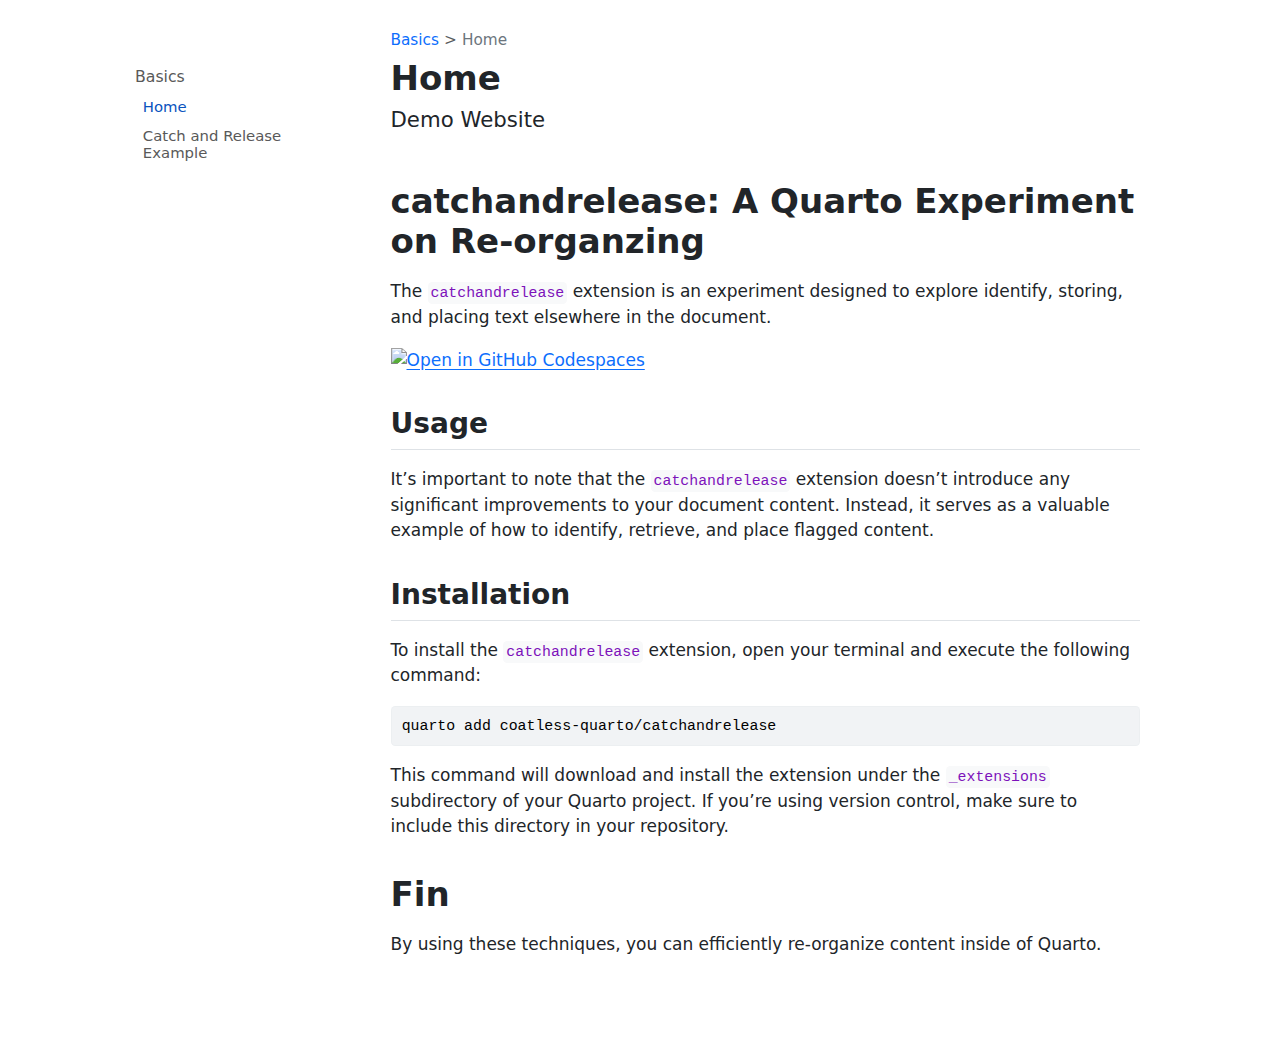
==== index.html @ 8f708530 "Built site for gh-pages" ====
<!DOCTYPE html>
<html xmlns="http://www.w3.org/1999/xhtml" lang="en" xml:lang="en"><head>

<meta charset="utf-8">
<meta name="generator" content="quarto-1.4.480">

<meta name="viewport" content="width=device-width, initial-scale=1.0, user-scalable=yes">


<title>Home</title>
<style>
code{white-space: pre-wrap;}
span.smallcaps{font-variant: small-caps;}
div.columns{display: flex; gap: min(4vw, 1.5em);}
div.column{flex: auto; overflow-x: auto;}
div.hanging-indent{margin-left: 1.5em; text-indent: -1.5em;}
ul.task-list{list-style: none;}
ul.task-list li input[type="checkbox"] {
  width: 0.8em;
  margin: 0 0.8em 0.2em -1em; /* quarto-specific, see https://github.com/quarto-dev/quarto-cli/issues/4556 */ 
  vertical-align: middle;
}
/* CSS for syntax highlighting */
pre > code.sourceCode { white-space: pre; position: relative; }
pre > code.sourceCode > span { line-height: 1.25; }
pre > code.sourceCode > span:empty { height: 1.2em; }
.sourceCode { overflow: visible; }
code.sourceCode > span { color: inherit; text-decoration: inherit; }
div.sourceCode { margin: 1em 0; }
pre.sourceCode { margin: 0; }
@media screen {
div.sourceCode { overflow: auto; }
}
@media print {
pre > code.sourceCode { white-space: pre-wrap; }
pre > code.sourceCode > span { text-indent: -5em; padding-left: 5em; }
}
pre.numberSource code
  { counter-reset: source-line 0; }
pre.numberSource code > span
  { position: relative; left: -4em; counter-increment: source-line; }
pre.numberSource code > span > a:first-child::before
  { content: counter(source-line);
    position: relative; left: -1em; text-align: right; vertical-align: baseline;
    border: none; display: inline-block;
    -webkit-touch-callout: none; -webkit-user-select: none;
    -khtml-user-select: none; -moz-user-select: none;
    -ms-user-select: none; user-select: none;
    padding: 0 4px; width: 4em;
  }
pre.numberSource { margin-left: 3em;  padding-left: 4px; }
div.sourceCode
  {   }
@media screen {
pre > code.sourceCode > span > a:first-child::before { text-decoration: underline; }
}
</style>


<script src="site_libs/quarto-nav/quarto-nav.js"></script>
<script src="site_libs/quarto-nav/headroom.min.js"></script>
<script src="site_libs/clipboard/clipboard.min.js"></script>
<script src="site_libs/quarto-search/autocomplete.umd.js"></script>
<script src="site_libs/quarto-search/fuse.min.js"></script>
<script src="site_libs/quarto-search/quarto-search.js"></script>
<meta name="quarto:offset" content="./">
<script src="site_libs/quarto-html/quarto.js"></script>
<script src="site_libs/quarto-html/popper.min.js"></script>
<script src="site_libs/quarto-html/tippy.umd.min.js"></script>
<script src="site_libs/quarto-html/anchor.min.js"></script>
<link href="site_libs/quarto-html/tippy.css" rel="stylesheet">
<link href="site_libs/quarto-html/quarto-syntax-highlighting.css" rel="stylesheet" id="quarto-text-highlighting-styles">
<script src="site_libs/bootstrap/bootstrap.min.js"></script>
<link href="site_libs/bootstrap/bootstrap-icons.css" rel="stylesheet">
<link href="site_libs/bootstrap/bootstrap.min.css" rel="stylesheet" id="quarto-bootstrap" data-mode="light">
<script id="quarto-search-options" type="application/json">{
  "location": "sidebar",
  "copy-button": false,
  "collapse-after": 3,
  "panel-placement": "start",
  "type": "textbox",
  "limit": 50,
  "keyboard-shortcut": [
    "f",
    "/",
    "s"
  ],
  "show-item-context": false,
  "language": {
    "search-no-results-text": "No results",
    "search-matching-documents-text": "matching documents",
    "search-copy-link-title": "Copy link to search",
    "search-hide-matches-text": "Hide additional matches",
    "search-more-match-text": "more match in this document",
    "search-more-matches-text": "more matches in this document",
    "search-clear-button-title": "Clear",
    "search-detached-cancel-button-title": "Cancel",
    "search-submit-button-title": "Submit",
    "search-label": "Search"
  }
}</script>


</head>

<body class="nav-sidebar floating fullcontent">

<div id="quarto-search-results"></div>
  <header id="quarto-header" class="headroom fixed-top">
  <nav class="quarto-secondary-nav">
    <div class="container-fluid d-flex">
      <button type="button" class="quarto-btn-toggle btn" data-bs-toggle="collapse" data-bs-target=".quarto-sidebar-collapse-item" aria-controls="quarto-sidebar" aria-expanded="false" aria-label="Toggle sidebar navigation" onclick="if (window.quartoToggleHeadroom) { window.quartoToggleHeadroom(); }">
        <i class="bi bi-layout-text-sidebar-reverse"></i>
      </button>
        <nav class="quarto-page-breadcrumbs" aria-label="breadcrumb"><ol class="breadcrumb"><li class="breadcrumb-item"><a href="./index.html">Basics</a></li><li class="breadcrumb-item"><a href="./index.html">Home</a></li></ol></nav>
        <a class="flex-grow-1" role="button" data-bs-toggle="collapse" data-bs-target=".quarto-sidebar-collapse-item" aria-controls="quarto-sidebar" aria-expanded="false" aria-label="Toggle sidebar navigation" onclick="if (window.quartoToggleHeadroom) { window.quartoToggleHeadroom(); }">      
        </a>
      <button type="button" class="btn quarto-search-button" aria-label="" onclick="window.quartoOpenSearch();">
        <i class="bi bi-search"></i>
      </button>
    </div>
  </nav>
</header>
<!-- content -->
<div id="quarto-content" class="quarto-container page-columns page-rows-contents page-layout-article">
<!-- sidebar -->
  <nav id="quarto-sidebar" class="sidebar collapse collapse-horizontal quarto-sidebar-collapse-item sidebar-navigation floating overflow-auto">
        <div class="mt-2 flex-shrink-0 align-items-center">
        <div class="sidebar-search">
        <div id="quarto-search" class="" title="Search"></div>
        </div>
        </div>
    <div class="sidebar-menu-container"> 
    <ul class="list-unstyled mt-1">
        <li class="sidebar-item sidebar-item-section">
      <div class="sidebar-item-container"> 
            <a class="sidebar-item-text sidebar-link text-start" data-bs-toggle="collapse" data-bs-target="#quarto-sidebar-section-1" aria-expanded="true">
 <span class="menu-text">Basics</span></a>
          <a class="sidebar-item-toggle text-start" data-bs-toggle="collapse" data-bs-target="#quarto-sidebar-section-1" aria-expanded="true" aria-label="Toggle section">
            <i class="bi bi-chevron-right ms-2"></i>
          </a> 
      </div>
      <ul id="quarto-sidebar-section-1" class="collapse list-unstyled sidebar-section depth1 show">  
          <li class="sidebar-item">
  <div class="sidebar-item-container"> 
  <a href="./index.html" class="sidebar-item-text sidebar-link active">
 <span class="menu-text">Home</span></a>
  </div>
</li>
          <li class="sidebar-item">
  <div class="sidebar-item-container"> 
  <a href="./example.html" class="sidebar-item-text sidebar-link">
 <span class="menu-text">Catch and Release Example</span></a>
  </div>
</li>
      </ul>
  </li>
    </ul>
    </div>
</nav>
<div id="quarto-sidebar-glass" class="quarto-sidebar-collapse-item" data-bs-toggle="collapse" data-bs-target=".quarto-sidebar-collapse-item"></div>
<!-- margin-sidebar -->
    
<!-- main -->
<main class="content" id="quarto-document-content">

<header id="title-block-header" class="quarto-title-block default"><nav class="quarto-page-breadcrumbs quarto-title-breadcrumbs d-none d-lg-block" aria-label="breadcrumb"><ol class="breadcrumb"><li class="breadcrumb-item"><a href="./index.html">Basics</a></li><li class="breadcrumb-item"><a href="./index.html">Home</a></li></ol></nav>
<div class="quarto-title">
<h1 class="title">Home</h1>
<p class="subtitle lead">Demo Website</p>
</div>



<div class="quarto-title-meta">

    
  
    
  </div>
  


</header>


<section id="catchandrelease-a-quarto-experiment-on-re-organzing" class="level1">
<h1>catchandrelease: A Quarto Experiment on Re-organzing</h1>
<p>The <code>catchandrelease</code> extension is an experiment designed to explore identify, storing, and placing text elsewhere in the document.</p>
<p><a href="https://codespaces.new/coatless-quarto/catchandrelease"><img src="https://github.com/codespaces/badge.svg" class="img-fluid" alt="Open in GitHub Codespaces"></a></p>
<section id="usage" class="level2">
<h2 class="anchored" data-anchor-id="usage">Usage</h2>
<p>It’s important to note that the <code>catchandrelease</code> extension doesn’t introduce any significant improvements to your document content. Instead, it serves as a valuable example of how to identify, retrieve, and place flagged content.</p>
</section>
<section id="installation" class="level2">
<h2 class="anchored" data-anchor-id="installation">Installation</h2>
<p>To install the <code>catchandrelease</code> extension, open your terminal and execute the following command:</p>
<div class="sourceCode" id="cb1"><pre class="sourceCode bash code-with-copy"><code class="sourceCode bash"><span id="cb1-1"><a href="#cb1-1" aria-hidden="true" tabindex="-1"></a><span class="ex">quarto</span> add coatless-quarto/catchandrelease</span></code><button title="Copy to Clipboard" class="code-copy-button"><i class="bi"></i></button></pre></div>
<p>This command will download and install the extension under the <code>_extensions</code> subdirectory of your Quarto project. If you’re using version control, make sure to include this directory in your repository.</p>
</section>
</section>
<section id="fin" class="level1">
<h1>Fin</h1>
<p>By using these techniques, you can efficiently re-organize content inside of Quarto.</p>


</section>

</main> <!-- /main -->
<script id="quarto-html-after-body" type="application/javascript">
window.document.addEventListener("DOMContentLoaded", function (event) {
  const toggleBodyColorMode = (bsSheetEl) => {
    const mode = bsSheetEl.getAttribute("data-mode");
    const bodyEl = window.document.querySelector("body");
    if (mode === "dark") {
      bodyEl.classList.add("quarto-dark");
      bodyEl.classList.remove("quarto-light");
    } else {
      bodyEl.classList.add("quarto-light");
      bodyEl.classList.remove("quarto-dark");
    }
  }
  const toggleBodyColorPrimary = () => {
    const bsSheetEl = window.document.querySelector("link#quarto-bootstrap");
    if (bsSheetEl) {
      toggleBodyColorMode(bsSheetEl);
    }
  }
  toggleBodyColorPrimary();  
  const icon = "";
  const anchorJS = new window.AnchorJS();
  anchorJS.options = {
    placement: 'right',
    icon: icon
  };
  anchorJS.add('.anchored');
  const isCodeAnnotation = (el) => {
    for (const clz of el.classList) {
      if (clz.startsWith('code-annotation-')) {                     
        return true;
      }
    }
    return false;
  }
  const clipboard = new window.ClipboardJS('.code-copy-button', {
    text: function(trigger) {
      const codeEl = trigger.previousElementSibling.cloneNode(true);
      for (const childEl of codeEl.children) {
        if (isCodeAnnotation(childEl)) {
          childEl.remove();
        }
      }
      return codeEl.innerText;
    }
  });
  clipboard.on('success', function(e) {
    // button target
    const button = e.trigger;
    // don't keep focus
    button.blur();
    // flash "checked"
    button.classList.add('code-copy-button-checked');
    var currentTitle = button.getAttribute("title");
    button.setAttribute("title", "Copied!");
    let tooltip;
    if (window.bootstrap) {
      button.setAttribute("data-bs-toggle", "tooltip");
      button.setAttribute("data-bs-placement", "left");
      button.setAttribute("data-bs-title", "Copied!");
      tooltip = new bootstrap.Tooltip(button, 
        { trigger: "manual", 
          customClass: "code-copy-button-tooltip",
          offset: [0, -8]});
      tooltip.show();    
    }
    setTimeout(function() {
      if (tooltip) {
        tooltip.hide();
        button.removeAttribute("data-bs-title");
        button.removeAttribute("data-bs-toggle");
        button.removeAttribute("data-bs-placement");
      }
      button.setAttribute("title", currentTitle);
      button.classList.remove('code-copy-button-checked');
    }, 1000);
    // clear code selection
    e.clearSelection();
  });
  function tippyHover(el, contentFn, onTriggerFn, onUntriggerFn) {
    const config = {
      allowHTML: true,
      maxWidth: 500,
      delay: 100,
      arrow: false,
      appendTo: function(el) {
          return el.parentElement;
      },
      interactive: true,
      interactiveBorder: 10,
      theme: 'quarto',
      placement: 'bottom-start',
    };
    if (contentFn) {
      config.content = contentFn;
    }
    if (onTriggerFn) {
      config.onTrigger = onTriggerFn;
    }
    if (onUntriggerFn) {
      config.onUntrigger = onUntriggerFn;
    }
    window.tippy(el, config); 
  }
  const noterefs = window.document.querySelectorAll('a[role="doc-noteref"]');
  for (var i=0; i<noterefs.length; i++) {
    const ref = noterefs[i];
    tippyHover(ref, function() {
      // use id or data attribute instead here
      let href = ref.getAttribute('data-footnote-href') || ref.getAttribute('href');
      try { href = new URL(href).hash; } catch {}
      const id = href.replace(/^#\/?/, "");
      const note = window.document.getElementById(id);
      return note.innerHTML;
    });
  }
  const xrefs = window.document.querySelectorAll('a.quarto-xref');
  const processXRef = (id, note) => {
    // Strip column container classes
    const stripColumnClz = (el) => {
      el.classList.remove("page-full", "page-columns");
      if (el.children) {
        for (const child of el.children) {
          stripColumnClz(child);
        }
      }
    }
    stripColumnClz(note)
    const typesetMath = (el) => {
      if (window.MathJax) {
        // MathJax Typeset
        window.MathJax.typeset([el]);
      } else if (window.katex) {
        // KaTeX Render
        var mathElements = el.getElementsByClassName("math");
        var macros = [];
        for (var i = 0; i < mathElements.length; i++) {
          var texText = mathElements[i].firstChild;
          if (mathElements[i].tagName == "SPAN") {
            window.katex.render(texText.data, mathElements[i], {
              displayMode: mathElements[i].classList.contains('display'),
              throwOnError: false,
              macros: macros,
              fleqn: false
            });
          }
        }
      }
    }
    if (id === null || id.startsWith('sec-')) {
      // Special case sections, only their first couple elements
      const container = document.createElement("div");
      if (note.children && note.children.length > 2) {
        for (let i = 0; i < 2; i++) {
          container.appendChild(note.children[i].cloneNode(true));
        }
        typesetMath(container);
        return container.innerHTML
      } else {
        typesetMath(note);
        return note.innerHTML;
      }
    } else {
      // Remove any anchor links if they are present
      const anchorLink = note.querySelector('a.anchorjs-link');
      if (anchorLink) {
        anchorLink.remove();
      }
      typesetMath(note);
      return note.innerHTML;
    }
  }
  for (var i=0; i<xrefs.length; i++) {
    const xref = xrefs[i];
    tippyHover(xref, undefined, function(instance) {
      instance.disable();
      let url = xref.getAttribute('href');
      let hash = undefined; 
      if (url.startsWith('#')) {
        hash = url;
      } else {
        try { hash = new URL(url).hash; } catch {}
      }
      if (hash) {
        const id = hash.replace(/^#\/?/, "");
        const note = window.document.getElementById(id);
        if (note !== null) {
          try {
            const html = processXRef(id, note.cloneNode(true));
            instance.setContent(html);
          } finally {
            instance.enable();
            instance.show();
          }
        } else {
          // See if we can fetch this
          fetch(url.split('#')[0])
          .then(res => res.text())
          .then(html => {
            const parser = new DOMParser();
            const htmlDoc = parser.parseFromString(html, "text/html");
            const note = htmlDoc.getElementById(id);
            if (note !== null) {
              const html = processXRef(id, note);
              instance.setContent(html);
            } 
          }).finally(() => {
            instance.enable();
            instance.show();
          });
        }
      } else {
        // See if we can fetch a full url (with no hash to target)
        // This is a special case and we should probably do some content thinning / targeting
        fetch(url)
        .then(res => res.text())
        .then(html => {
          const parser = new DOMParser();
          const htmlDoc = parser.parseFromString(html, "text/html");
          const note = htmlDoc.querySelector('main.content');
          if (note !== null) {
            // This should only happen for chapter cross references
            // (since there is no id in the URL)
            // remove the first header
            if (note.children.length > 0 && note.children[0].tagName === "HEADER") {
              note.children[0].remove();
            }
            const html = processXRef(null, note);
            instance.setContent(html);
          } 
        }).finally(() => {
          instance.enable();
          instance.show();
        });
      }
    }, function(instance) {
    });
  }
      let selectedAnnoteEl;
      const selectorForAnnotation = ( cell, annotation) => {
        let cellAttr = 'data-code-cell="' + cell + '"';
        let lineAttr = 'data-code-annotation="' +  annotation + '"';
        const selector = 'span[' + cellAttr + '][' + lineAttr + ']';
        return selector;
      }
      const selectCodeLines = (annoteEl) => {
        const doc = window.document;
        const targetCell = annoteEl.getAttribute("data-target-cell");
        const targetAnnotation = annoteEl.getAttribute("data-target-annotation");
        const annoteSpan = window.document.querySelector(selectorForAnnotation(targetCell, targetAnnotation));
        const lines = annoteSpan.getAttribute("data-code-lines").split(",");
        const lineIds = lines.map((line) => {
          return targetCell + "-" + line;
        })
        let top = null;
        let height = null;
        let parent = null;
        if (lineIds.length > 0) {
            //compute the position of the single el (top and bottom and make a div)
            const el = window.document.getElementById(lineIds[0]);
            top = el.offsetTop;
            height = el.offsetHeight;
            parent = el.parentElement.parentElement;
          if (lineIds.length > 1) {
            const lastEl = window.document.getElementById(lineIds[lineIds.length - 1]);
            const bottom = lastEl.offsetTop + lastEl.offsetHeight;
            height = bottom - top;
          }
          if (top !== null && height !== null && parent !== null) {
            // cook up a div (if necessary) and position it 
            let div = window.document.getElementById("code-annotation-line-highlight");
            if (div === null) {
              div = window.document.createElement("div");
              div.setAttribute("id", "code-annotation-line-highlight");
              div.style.position = 'absolute';
              parent.appendChild(div);
            }
            div.style.top = top - 2 + "px";
            div.style.height = height + 4 + "px";
            div.style.left = 0;
            let gutterDiv = window.document.getElementById("code-annotation-line-highlight-gutter");
            if (gutterDiv === null) {
              gutterDiv = window.document.createElement("div");
              gutterDiv.setAttribute("id", "code-annotation-line-highlight-gutter");
              gutterDiv.style.position = 'absolute';
              const codeCell = window.document.getElementById(targetCell);
              const gutter = codeCell.querySelector('.code-annotation-gutter');
              gutter.appendChild(gutterDiv);
            }
            gutterDiv.style.top = top - 2 + "px";
            gutterDiv.style.height = height + 4 + "px";
          }
          selectedAnnoteEl = annoteEl;
        }
      };
      const unselectCodeLines = () => {
        const elementsIds = ["code-annotation-line-highlight", "code-annotation-line-highlight-gutter"];
        elementsIds.forEach((elId) => {
          const div = window.document.getElementById(elId);
          if (div) {
            div.remove();
          }
        });
        selectedAnnoteEl = undefined;
      };
        // Handle positioning of the toggle
    window.addEventListener(
      "resize",
      throttle(() => {
        elRect = undefined;
        if (selectedAnnoteEl) {
          selectCodeLines(selectedAnnoteEl);
        }
      }, 10)
    );
    function throttle(fn, ms) {
    let throttle = false;
    let timer;
      return (...args) => {
        if(!throttle) { // first call gets through
            fn.apply(this, args);
            throttle = true;
        } else { // all the others get throttled
            if(timer) clearTimeout(timer); // cancel #2
            timer = setTimeout(() => {
              fn.apply(this, args);
              timer = throttle = false;
            }, ms);
        }
      };
    }
      // Attach click handler to the DT
      const annoteDls = window.document.querySelectorAll('dt[data-target-cell]');
      for (const annoteDlNode of annoteDls) {
        annoteDlNode.addEventListener('click', (event) => {
          const clickedEl = event.target;
          if (clickedEl !== selectedAnnoteEl) {
            unselectCodeLines();
            const activeEl = window.document.querySelector('dt[data-target-cell].code-annotation-active');
            if (activeEl) {
              activeEl.classList.remove('code-annotation-active');
            }
            selectCodeLines(clickedEl);
            clickedEl.classList.add('code-annotation-active');
          } else {
            // Unselect the line
            unselectCodeLines();
            clickedEl.classList.remove('code-annotation-active');
          }
        });
      }
  const findCites = (el) => {
    const parentEl = el.parentElement;
    if (parentEl) {
      const cites = parentEl.dataset.cites;
      if (cites) {
        return {
          el,
          cites: cites.split(' ')
        };
      } else {
        return findCites(el.parentElement)
      }
    } else {
      return undefined;
    }
  };
  var bibliorefs = window.document.querySelectorAll('a[role="doc-biblioref"]');
  for (var i=0; i<bibliorefs.length; i++) {
    const ref = bibliorefs[i];
    const citeInfo = findCites(ref);
    if (citeInfo) {
      tippyHover(citeInfo.el, function() {
        var popup = window.document.createElement('div');
        citeInfo.cites.forEach(function(cite) {
          var citeDiv = window.document.createElement('div');
          citeDiv.classList.add('hanging-indent');
          citeDiv.classList.add('csl-entry');
          var biblioDiv = window.document.getElementById('ref-' + cite);
          if (biblioDiv) {
            citeDiv.innerHTML = biblioDiv.innerHTML;
          }
          popup.appendChild(citeDiv);
        });
        return popup.innerHTML;
      });
    }
  }
});
</script>
</div> <!-- /content -->




</body></html>
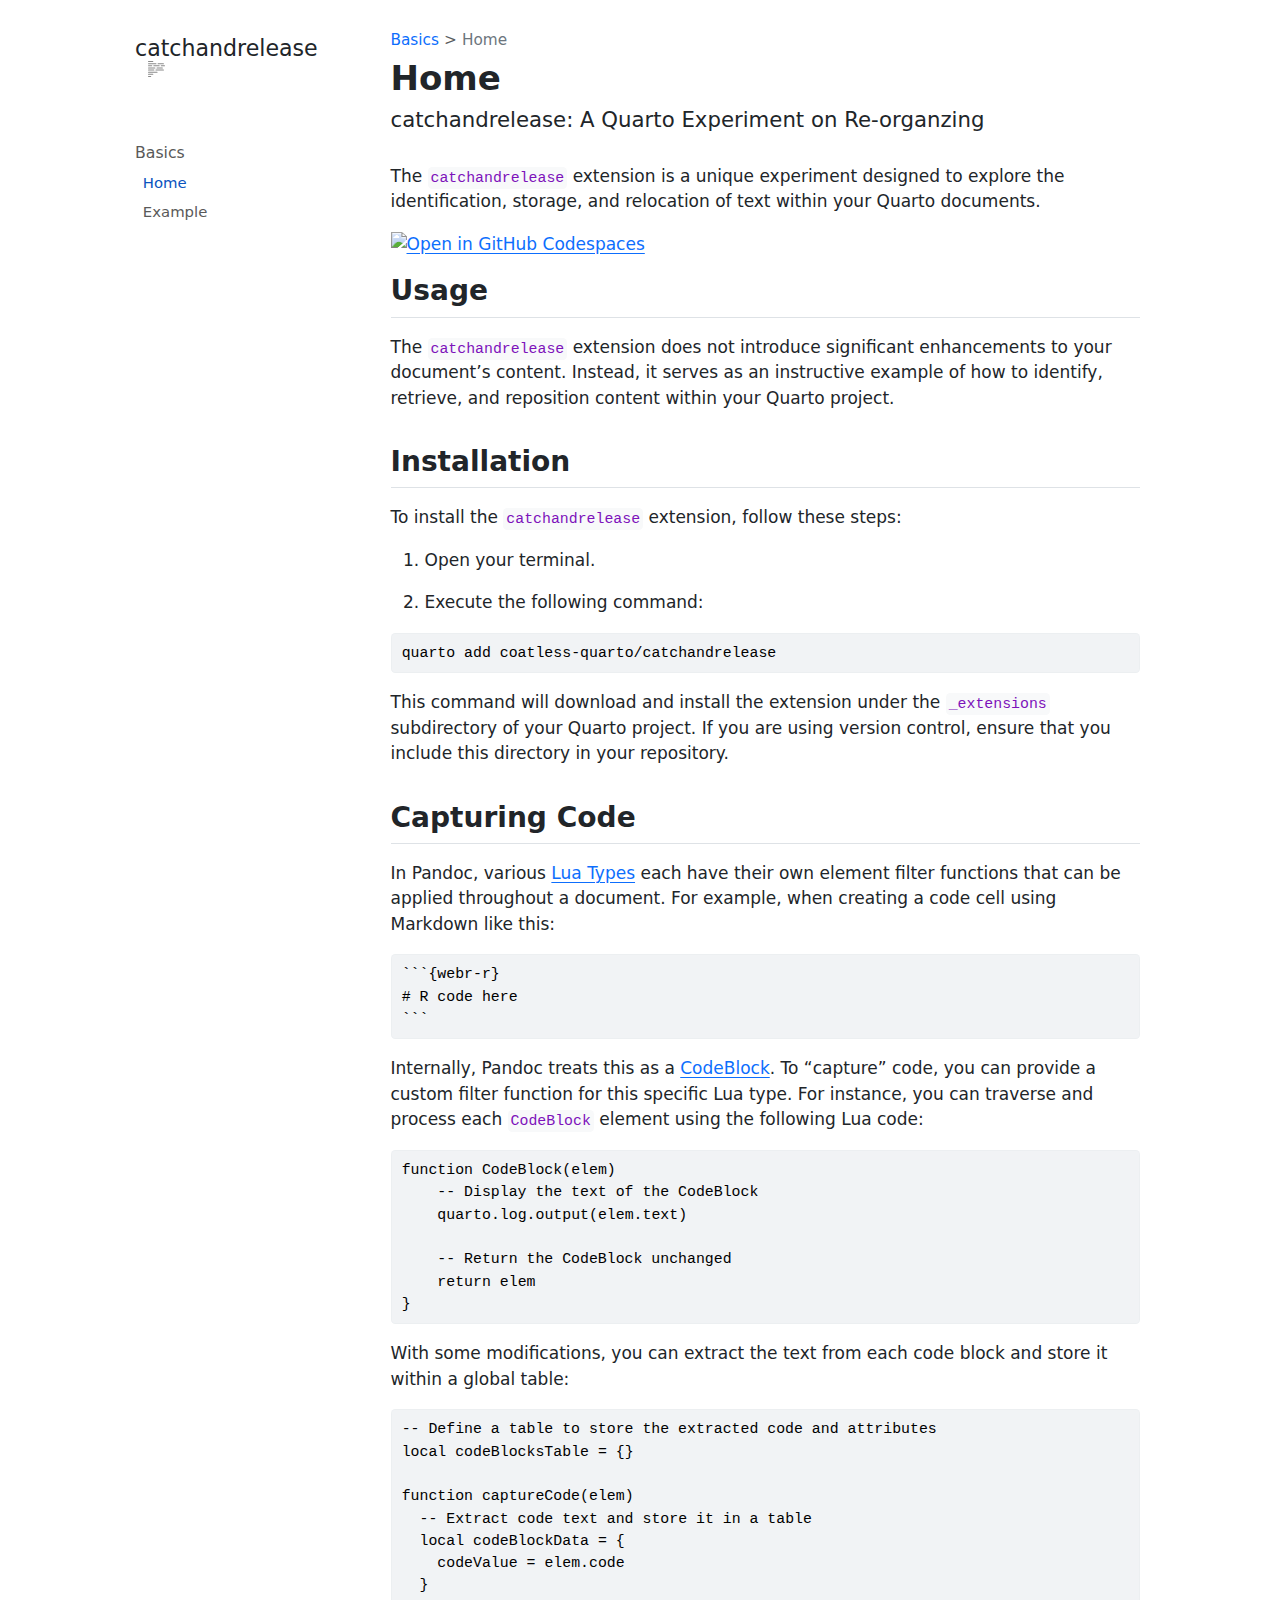
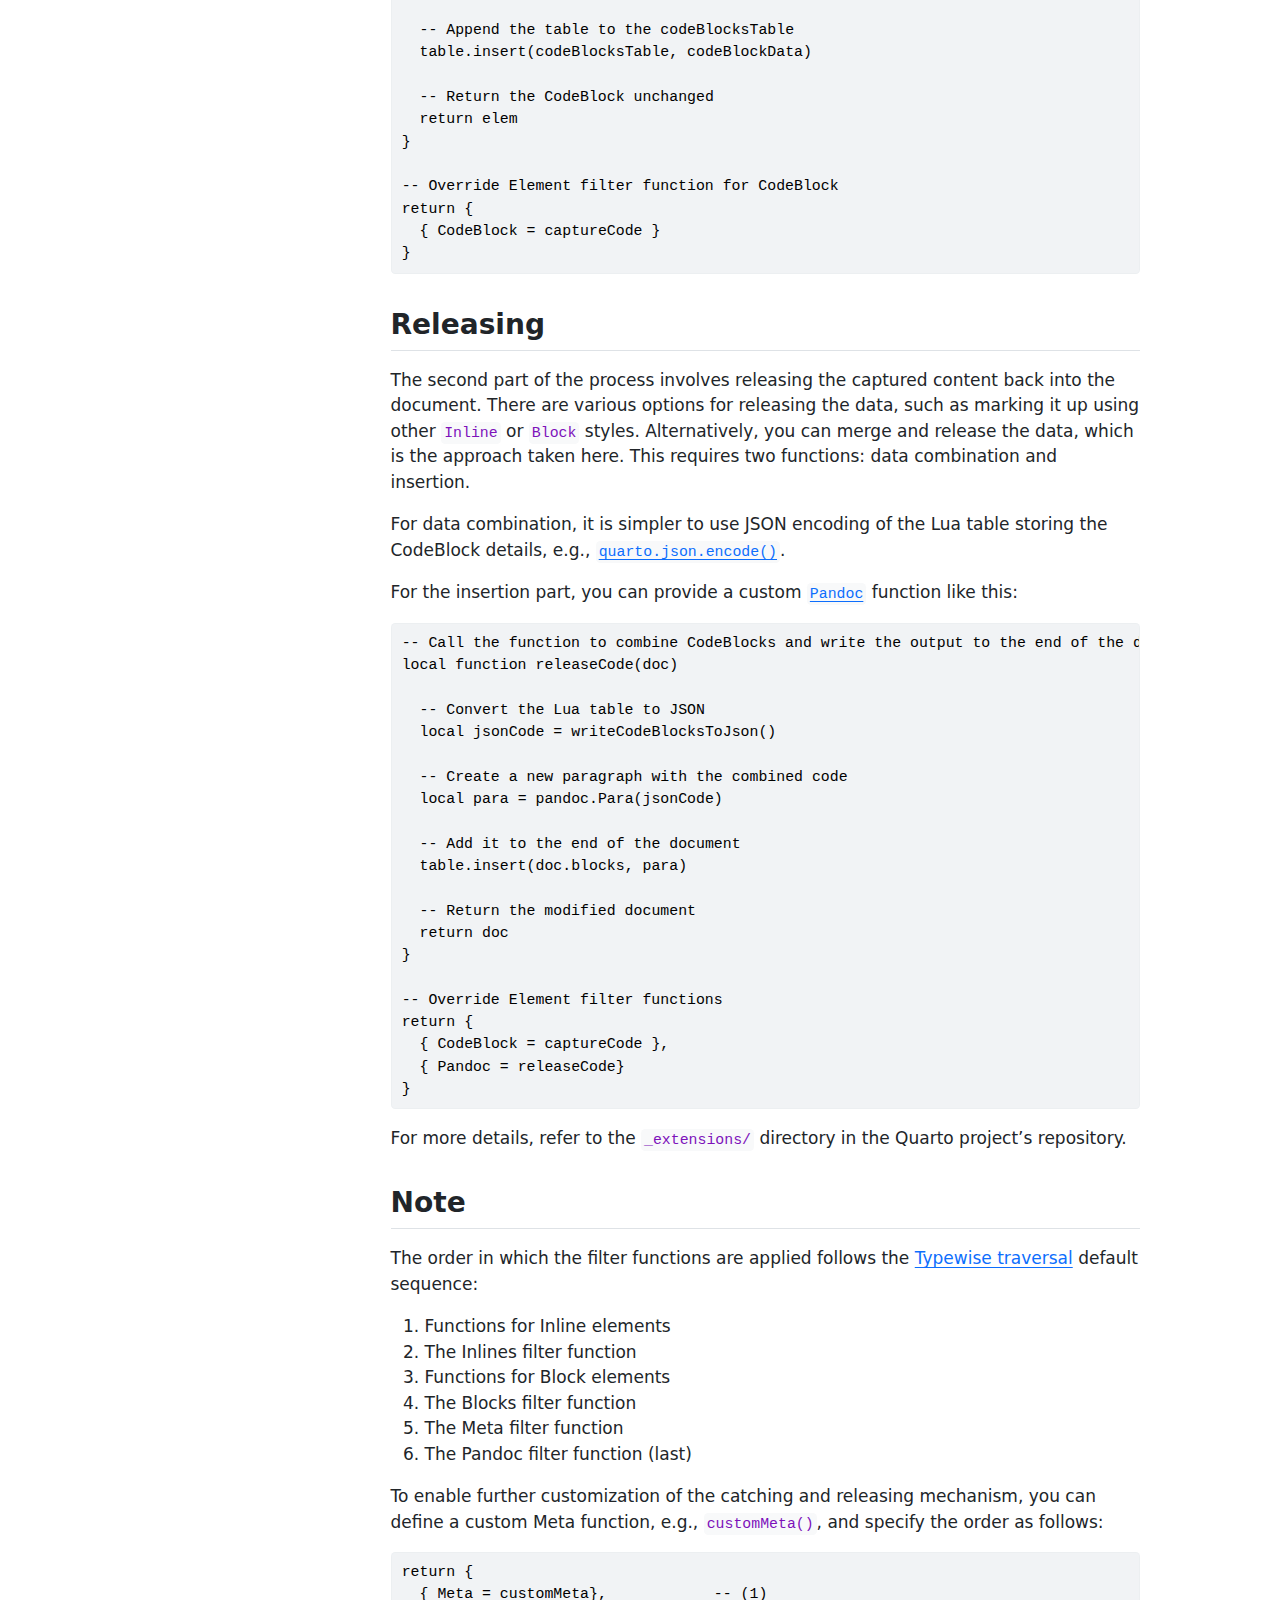
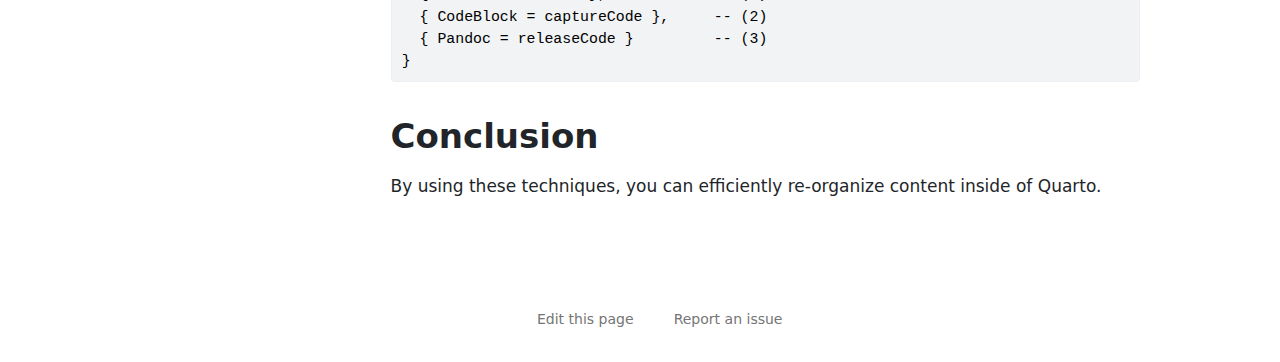
==== commit dadb2a90: "Built site for gh-pages" ====
--- a/index.html
+++ b/index.html
@@ -7,7 +7,7 @@
 <meta name="viewport" content="width=device-width, initial-scale=1.0, user-scalable=yes">
 
 
-<title>Home</title>
+<title>catchandrelease - Home</title>
 <style>
 code{white-space: pre-wrap;}
 span.smallcaps{font-variant: small-caps;}
@@ -125,6 +125,19 @@
 <div id="quarto-content" class="quarto-container page-columns page-rows-contents page-layout-article">
 <!-- sidebar -->
   <nav id="quarto-sidebar" class="sidebar collapse collapse-horizontal quarto-sidebar-collapse-item sidebar-navigation floating overflow-auto">
+    <div class="pt-lg-2 mt-2 text-left sidebar-header">
+    <div class="sidebar-title mb-0 py-0">
+      <a href="./">catchandrelease</a> 
+        <div class="sidebar-tools-main">
+    <a href="https://github.com/coatless-quarto/catchandrelease/" title="" class="quarto-navigation-tool px-1" aria-label=""><i class="bi bi-github"></i></a>
+  <a href="" class="quarto-reader-toggle quarto-navigation-tool px-1" onclick="window.quartoToggleReader(); return false;" title="Toggle reader mode">
+  <div class="quarto-reader-toggle-btn">
+  <i class="bi"></i>
+  </div>
+</a>
+</div>
+    </div>
+      </div>
         <div class="mt-2 flex-shrink-0 align-items-center">
         <div class="sidebar-search">
         <div id="quarto-search" class="" title="Search"></div>
@@ -150,7 +163,7 @@
           <li class="sidebar-item">
   <div class="sidebar-item-container"> 
   <a href="./example.html" class="sidebar-item-text sidebar-link">
- <span class="menu-text">Catch and Release Example</span></a>
+ <span class="menu-text">Example</span></a>
   </div>
 </li>
       </ul>
@@ -167,7 +180,7 @@
 <header id="title-block-header" class="quarto-title-block default"><nav class="quarto-page-breadcrumbs quarto-title-breadcrumbs d-none d-lg-block" aria-label="breadcrumb"><ol class="breadcrumb"><li class="breadcrumb-item"><a href="./index.html">Basics</a></li><li class="breadcrumb-item"><a href="./index.html">Home</a></li></ol></nav>
 <div class="quarto-title">
 <h1 class="title">Home</h1>
-<p class="subtitle lead">Demo Website</p>
+<p class="subtitle lead">catchandrelease: A Quarto Experiment on Re-organzing</p>
 </div>
 
 
@@ -184,23 +197,106 @@
 </header>
 
 
-<section id="catchandrelease-a-quarto-experiment-on-re-organzing" class="level1">
-<h1>catchandrelease: A Quarto Experiment on Re-organzing</h1>
-<p>The <code>catchandrelease</code> extension is an experiment designed to explore identify, storing, and placing text elsewhere in the document.</p>
+<p>The <code>catchandrelease</code> extension is a unique experiment designed to explore the identification, storage, and relocation of text within your Quarto documents.</p>
 <p><a href="https://codespaces.new/coatless-quarto/catchandrelease"><img src="https://github.com/codespaces/badge.svg" class="img-fluid" alt="Open in GitHub Codespaces"></a></p>
 <section id="usage" class="level2">
 <h2 class="anchored" data-anchor-id="usage">Usage</h2>
-<p>It’s important to note that the <code>catchandrelease</code> extension doesn’t introduce any significant improvements to your document content. Instead, it serves as a valuable example of how to identify, retrieve, and place flagged content.</p>
+<p>The <code>catchandrelease</code> extension does not introduce significant enhancements to your document’s content. Instead, it serves as an instructive example of how to identify, retrieve, and reposition content within your Quarto project.</p>
 </section>
 <section id="installation" class="level2">
 <h2 class="anchored" data-anchor-id="installation">Installation</h2>
-<p>To install the <code>catchandrelease</code> extension, open your terminal and execute the following command:</p>
+<p>To install the <code>catchandrelease</code> extension, follow these steps:</p>
+<ol type="1">
+<li><p>Open your terminal.</p></li>
+<li><p>Execute the following command:</p></li>
+</ol>
 <div class="sourceCode" id="cb1"><pre class="sourceCode bash code-with-copy"><code class="sourceCode bash"><span id="cb1-1"><a href="#cb1-1" aria-hidden="true" tabindex="-1"></a><span class="ex">quarto</span> add coatless-quarto/catchandrelease</span></code><button title="Copy to Clipboard" class="code-copy-button"><i class="bi"></i></button></pre></div>
-<p>This command will download and install the extension under the <code>_extensions</code> subdirectory of your Quarto project. If you’re using version control, make sure to include this directory in your repository.</p>
+<p>This command will download and install the extension under the <code>_extensions</code> subdirectory of your Quarto project. If you are using version control, ensure that you include this directory in your repository.</p>
 </section>
+<section id="capturing-code" class="level2">
+<h2 class="anchored" data-anchor-id="capturing-code">Capturing Code</h2>
+<p>In Pandoc, various <a href="https://pandoc.org/lua-filters.html#lua-type-reference">Lua Types</a> each have their own element filter functions that can be applied throughout a document. For example, when creating a code cell using Markdown like this:</p>
+<div class="sourceCode" id="cb2"><pre class="sourceCode markdown code-with-copy"><code class="sourceCode markdown"><span id="cb2-1"><a href="#cb2-1" aria-hidden="true" tabindex="-1"></a><span class="in">```{webr-r}</span></span>
+<span id="cb2-2"><a href="#cb2-2" aria-hidden="true" tabindex="-1"></a><span class="in"># R code here</span></span>
+<span id="cb2-3"><a href="#cb2-3" aria-hidden="true" tabindex="-1"></a><span class="in">```</span></span></code><button title="Copy to Clipboard" class="code-copy-button"><i class="bi"></i></button></pre></div>
+<p>Internally, Pandoc treats this as a <a href="https://pandoc.org/lua-filters.html#type-codeblock">CodeBlock</a>. To “capture” code, you can provide a custom filter function for this specific Lua type. For instance, you can traverse and process each <code>CodeBlock</code> element using the following Lua code:</p>
+<div class="sourceCode" id="cb3"><pre class="sourceCode lua code-with-copy"><code class="sourceCode lua"><span id="cb3-1"><a href="#cb3-1" aria-hidden="true" tabindex="-1"></a><span class="kw">function</span> CodeBlock<span class="op">(</span><span class="va">elem</span><span class="op">)</span></span>
+<span id="cb3-2"><a href="#cb3-2" aria-hidden="true" tabindex="-1"></a>    <span class="co">-- Display the text of the CodeBlock</span></span>
+<span id="cb3-3"><a href="#cb3-3" aria-hidden="true" tabindex="-1"></a>    <span class="va">quarto</span><span class="op">.</span><span class="va">log</span><span class="op">.</span>output<span class="op">(</span><span class="va">elem</span><span class="op">.</span><span class="va">text</span><span class="op">)</span></span>
+<span id="cb3-4"><a href="#cb3-4" aria-hidden="true" tabindex="-1"></a></span>
+<span id="cb3-5"><a href="#cb3-5" aria-hidden="true" tabindex="-1"></a>    <span class="co">-- Return the CodeBlock unchanged</span></span>
+<span id="cb3-6"><a href="#cb3-6" aria-hidden="true" tabindex="-1"></a>    <span class="cf">return</span> <span class="va">elem</span></span>
+<span id="cb3-7"><a href="#cb3-7" aria-hidden="true" tabindex="-1"></a><span class="op">}</span></span></code><button title="Copy to Clipboard" class="code-copy-button"><i class="bi"></i></button></pre></div>
+<p>With some modifications, you can extract the text from each code block and store it within a global table:</p>
+<div class="sourceCode" id="cb4"><pre class="sourceCode lua code-with-copy"><code class="sourceCode lua"><span id="cb4-1"><a href="#cb4-1" aria-hidden="true" tabindex="-1"></a><span class="co">-- Define a table to store the extracted code and attributes</span></span>
+<span id="cb4-2"><a href="#cb4-2" aria-hidden="true" tabindex="-1"></a><span class="kw">local</span> <span class="va">codeBlocksTable</span> <span class="op">=</span> <span class="op">{}</span></span>
+<span id="cb4-3"><a href="#cb4-3" aria-hidden="true" tabindex="-1"></a></span>
+<span id="cb4-4"><a href="#cb4-4" aria-hidden="true" tabindex="-1"></a><span class="kw">function</span> captureCode<span class="op">(</span><span class="va">elem</span><span class="op">)</span></span>
+<span id="cb4-5"><a href="#cb4-5" aria-hidden="true" tabindex="-1"></a>  <span class="co">-- Extract code text and store it in a table</span></span>
+<span id="cb4-6"><a href="#cb4-6" aria-hidden="true" tabindex="-1"></a>  <span class="kw">local</span> <span class="va">codeBlockData</span> <span class="op">=</span> <span class="op">{</span></span>
+<span id="cb4-7"><a href="#cb4-7" aria-hidden="true" tabindex="-1"></a>    <span class="va">codeValue</span> <span class="op">=</span> <span class="va">elem</span><span class="op">.</span><span class="va">code</span></span>
+<span id="cb4-8"><a href="#cb4-8" aria-hidden="true" tabindex="-1"></a>  <span class="op">}</span></span>
+<span id="cb4-9"><a href="#cb4-9" aria-hidden="true" tabindex="-1"></a>  </span>
+<span id="cb4-10"><a href="#cb4-10" aria-hidden="true" tabindex="-1"></a>  <span class="co">-- Append the table to the codeBlocksTable</span></span>
+<span id="cb4-11"><a href="#cb4-11" aria-hidden="true" tabindex="-1"></a>  <span class="fu">table.insert</span><span class="op">(</span><span class="va">codeBlocksTable</span><span class="op">,</span> <span class="va">codeBlockData</span><span class="op">)</span></span>
+<span id="cb4-12"><a href="#cb4-12" aria-hidden="true" tabindex="-1"></a>  </span>
+<span id="cb4-13"><a href="#cb4-13" aria-hidden="true" tabindex="-1"></a>  <span class="co">-- Return the CodeBlock unchanged</span></span>
+<span id="cb4-14"><a href="#cb4-14" aria-hidden="true" tabindex="-1"></a>  <span class="cf">return</span> <span class="va">elem</span></span>
+<span id="cb4-15"><a href="#cb4-15" aria-hidden="true" tabindex="-1"></a><span class="op">}</span></span>
+<span id="cb4-16"><a href="#cb4-16" aria-hidden="true" tabindex="-1"></a></span>
+<span id="cb4-17"><a href="#cb4-17" aria-hidden="true" tabindex="-1"></a><span class="co">-- Override Element filter function for CodeBlock</span></span>
+<span id="cb4-18"><a href="#cb4-18" aria-hidden="true" tabindex="-1"></a><span class="cf">return</span> <span class="op">{</span></span>
+<span id="cb4-19"><a href="#cb4-19" aria-hidden="true" tabindex="-1"></a>  <span class="op">{</span> <span class="cn">C</span><span class="va">odeBlock</span> <span class="op">=</span> <span class="va">captureCode</span> <span class="op">}</span></span>
+<span id="cb4-20"><a href="#cb4-20" aria-hidden="true" tabindex="-1"></a><span class="op">}</span></span></code><button title="Copy to Clipboard" class="code-copy-button"><i class="bi"></i></button></pre></div>
 </section>
-<section id="fin" class="level1">
-<h1>Fin</h1>
+<section id="releasing" class="level2">
+<h2 class="anchored" data-anchor-id="releasing">Releasing</h2>
+<p>The second part of the process involves releasing the captured content back into the document. There are various options for releasing the data, such as marking it up using other <code>Inline</code> or <code>Block</code> styles. Alternatively, you can merge and release the data, which is the approach taken here. This requires two functions: data combination and insertion.</p>
+<p>For data combination, it is simpler to use JSON encoding of the Lua table storing the CodeBlock details, e.g., <a href="https://quarto.org/docs/extensions/lua-api.html#json-encoding"><code>quarto.json.encode()</code></a>.</p>
+<p>For the insertion part, you can provide a custom <a href="https://pandoc.org/lua-filters.html#type-pandoc"><code>Pandoc</code></a> function like this:</p>
+<div class="sourceCode" id="cb5"><pre class="sourceCode lua code-with-copy"><code class="sourceCode lua"><span id="cb5-1"><a href="#cb5-1" aria-hidden="true" tabindex="-1"></a><span class="co">-- Call the function to combine CodeBlocks and write the output to the end of the document</span></span>
+<span id="cb5-2"><a href="#cb5-2" aria-hidden="true" tabindex="-1"></a><span class="kw">local</span> <span class="kw">function</span> releaseCode<span class="op">(</span><span class="va">doc</span><span class="op">)</span></span>
+<span id="cb5-3"><a href="#cb5-3" aria-hidden="true" tabindex="-1"></a></span>
+<span id="cb5-4"><a href="#cb5-4" aria-hidden="true" tabindex="-1"></a>  <span class="co">-- Convert the Lua table to JSON</span></span>
+<span id="cb5-5"><a href="#cb5-5" aria-hidden="true" tabindex="-1"></a>  <span class="kw">local</span> <span class="va">jsonCode</span> <span class="op">=</span> writeCodeBlocksToJson<span class="op">()</span></span>
+<span id="cb5-6"><a href="#cb5-6" aria-hidden="true" tabindex="-1"></a></span>
+<span id="cb5-7"><a href="#cb5-7" aria-hidden="true" tabindex="-1"></a>  <span class="co">-- Create a new paragraph with the combined code </span></span>
+<span id="cb5-8"><a href="#cb5-8" aria-hidden="true" tabindex="-1"></a>  <span class="kw">local</span> <span class="va">para</span> <span class="op">=</span> <span class="va">pandoc</span><span class="op">.</span>Para<span class="op">(</span><span class="va">jsonCode</span><span class="op">)</span></span>
+<span id="cb5-9"><a href="#cb5-9" aria-hidden="true" tabindex="-1"></a></span>
+<span id="cb5-10"><a href="#cb5-10" aria-hidden="true" tabindex="-1"></a>  <span class="co">-- Add it to the end of the document</span></span>
+<span id="cb5-11"><a href="#cb5-11" aria-hidden="true" tabindex="-1"></a>  <span class="fu">table.insert</span><span class="op">(</span><span class="va">doc</span><span class="op">.</span><span class="va">blocks</span><span class="op">,</span> <span class="va">para</span><span class="op">)</span></span>
+<span id="cb5-12"><a href="#cb5-12" aria-hidden="true" tabindex="-1"></a></span>
+<span id="cb5-13"><a href="#cb5-13" aria-hidden="true" tabindex="-1"></a>  <span class="co">-- Return the modified document</span></span>
+<span id="cb5-14"><a href="#cb5-14" aria-hidden="true" tabindex="-1"></a>  <span class="cf">return</span> <span class="va">doc</span></span>
+<span id="cb5-15"><a href="#cb5-15" aria-hidden="true" tabindex="-1"></a><span class="op">}</span></span>
+<span id="cb5-16"><a href="#cb5-16" aria-hidden="true" tabindex="-1"></a></span>
+<span id="cb5-17"><a href="#cb5-17" aria-hidden="true" tabindex="-1"></a><span class="co">-- Override Element filter functions</span></span>
+<span id="cb5-18"><a href="#cb5-18" aria-hidden="true" tabindex="-1"></a><span class="cf">return</span> <span class="op">{</span></span>
+<span id="cb5-19"><a href="#cb5-19" aria-hidden="true" tabindex="-1"></a>  <span class="op">{</span> <span class="cn">C</span><span class="va">odeBlock</span> <span class="op">=</span> <span class="va">captureCode</span> <span class="op">},</span></span>
+<span id="cb5-20"><a href="#cb5-20" aria-hidden="true" tabindex="-1"></a>  <span class="op">{</span> <span class="cn">P</span><span class="va">andoc</span> <span class="op">=</span> <span class="va">releaseCode</span><span class="op">}</span></span>
+<span id="cb5-21"><a href="#cb5-21" aria-hidden="true" tabindex="-1"></a><span class="op">}</span></span></code><button title="Copy to Clipboard" class="code-copy-button"><i class="bi"></i></button></pre></div>
+<p>For more details, refer to the <code>_extensions/</code> directory in the Quarto project’s repository.</p>
+</section>
+<section id="note" class="level2">
+<h2 class="anchored" data-anchor-id="note">Note</h2>
+<p>The order in which the filter functions are applied follows the <a href="https://pandoc.org/lua-filters.html#typewise-traversal">Typewise traversal</a> default sequence:</p>
+<ol type="1">
+<li>Functions for Inline elements</li>
+<li>The Inlines filter function</li>
+<li>Functions for Block elements</li>
+<li>The Blocks filter function</li>
+<li>The Meta filter function</li>
+<li>The Pandoc filter function (last)</li>
+</ol>
+<p>To enable further customization of the catching and releasing mechanism, you can define a custom Meta function, e.g., <code>customMeta()</code>, and specify the order as follows:</p>
+<div class="sourceCode" id="cb6"><pre class="sourceCode lua code-with-copy"><code class="sourceCode lua"><span id="cb6-1"><a href="#cb6-1" aria-hidden="true" tabindex="-1"></a><span class="cf">return</span> <span class="op">{</span></span>
+<span id="cb6-2"><a href="#cb6-2" aria-hidden="true" tabindex="-1"></a>  <span class="op">{</span> <span class="cn">M</span><span class="va">eta</span> <span class="op">=</span> <span class="va">customMeta</span><span class="op">},</span>            <span class="co">-- (1)</span></span>
+<span id="cb6-3"><a href="#cb6-3" aria-hidden="true" tabindex="-1"></a>  <span class="op">{</span> <span class="cn">C</span><span class="va">odeBlock</span> <span class="op">=</span> <span class="va">captureCode</span> <span class="op">},</span>     <span class="co">-- (2)</span></span>
+<span id="cb6-4"><a href="#cb6-4" aria-hidden="true" tabindex="-1"></a>  <span class="op">{</span> <span class="cn">P</span><span class="va">andoc</span> <span class="op">=</span> <span class="va">releaseCode</span> <span class="op">}</span>         <span class="co">-- (3)</span></span>
+<span id="cb6-5"><a href="#cb6-5" aria-hidden="true" tabindex="-1"></a><span class="op">}</span></span></code><button title="Copy to Clipboard" class="code-copy-button"><i class="bi"></i></button></pre></div>
+</section>
+<section id="conclusion" class="level1">
+<h1>Conclusion</h1>
 <p>By using these techniques, you can efficiently re-organize content inside of Quarto.</p>
 
 
@@ -602,4 +698,4 @@
 
 
 
-</body></html>+<footer class="footer"><div class="nav-footer"><div class="nav-footer-center"><div class="toc-actions"><ul><li><a href="https://github.com/coatless-quarto/catchandrelease/edit/main/index.qmd" class="toc-action"><i class="bi bi-github"></i>Edit this page</a></li><li><a href="https://github.com/coatless-quarto/catchandrelease/issues/new" class="toc-action"><i class="bi empty"></i>Report an issue</a></li></ul></div></div></div></footer></body></html>